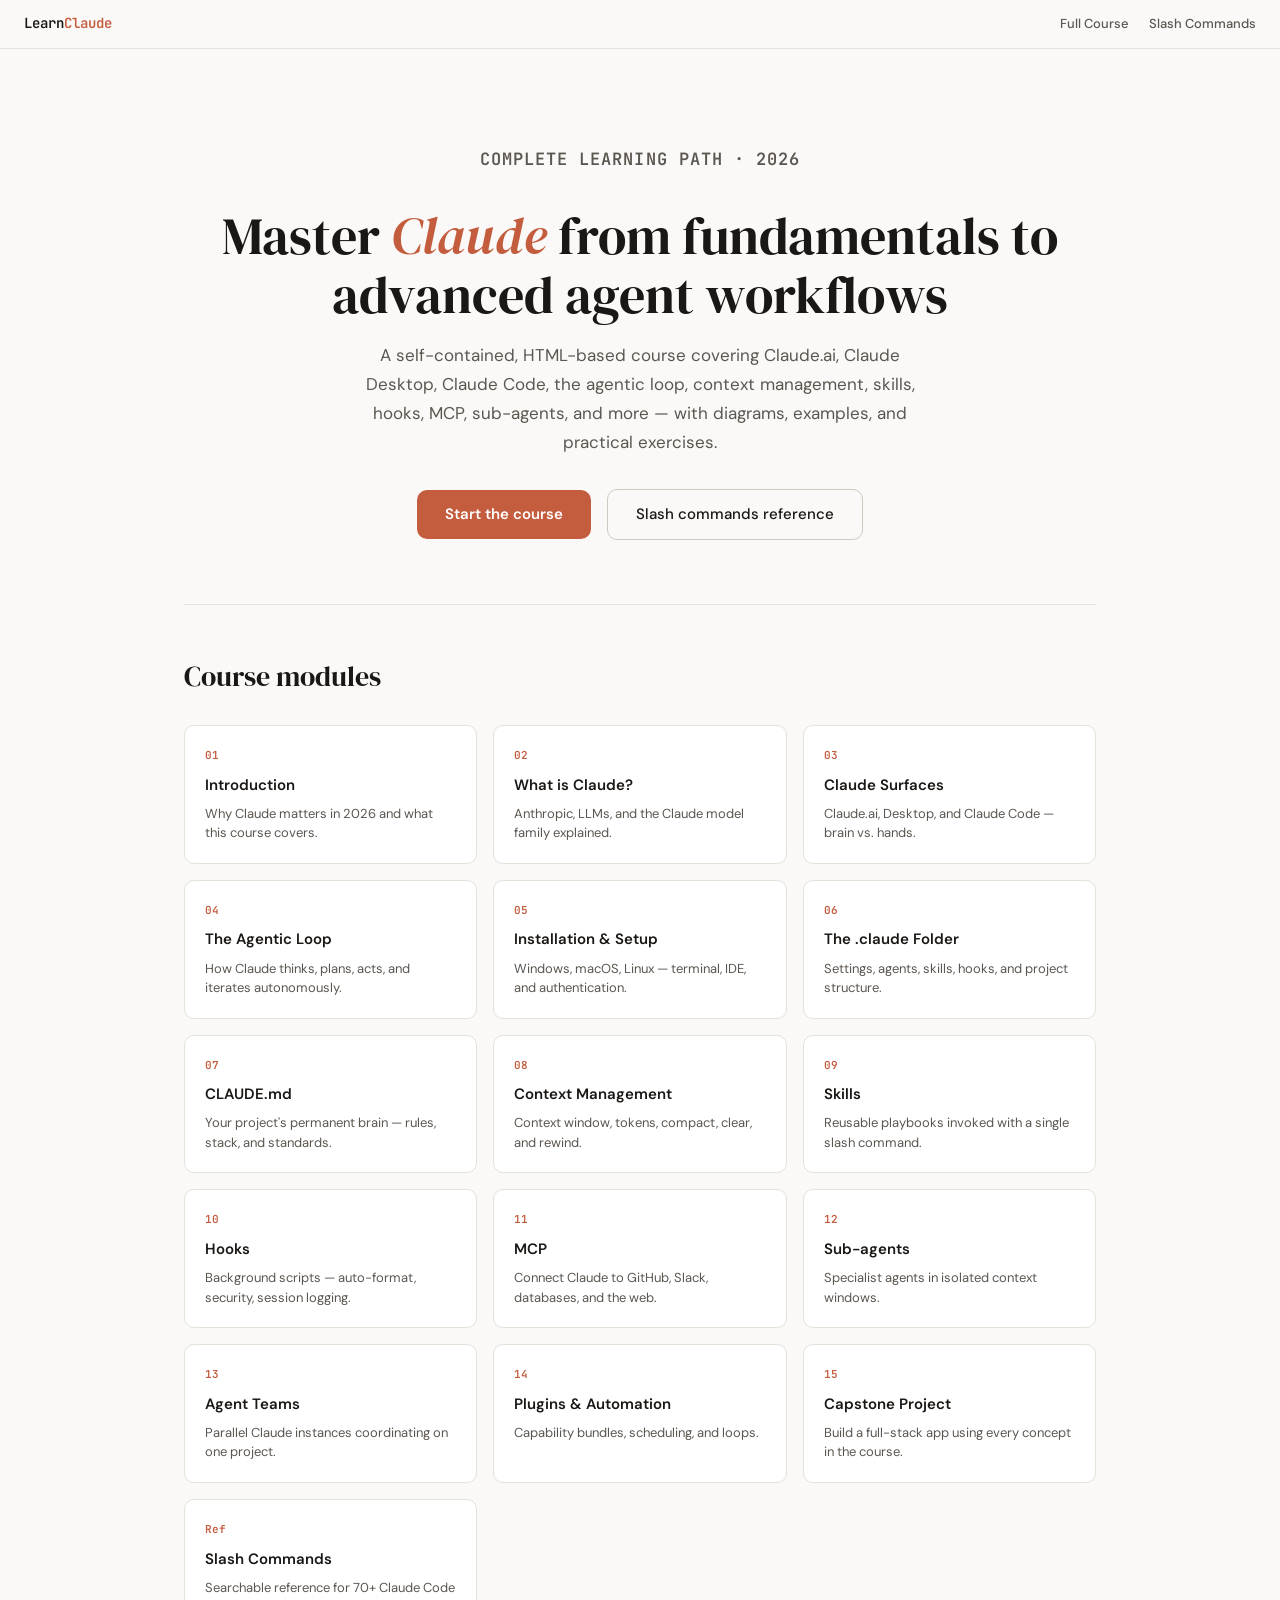
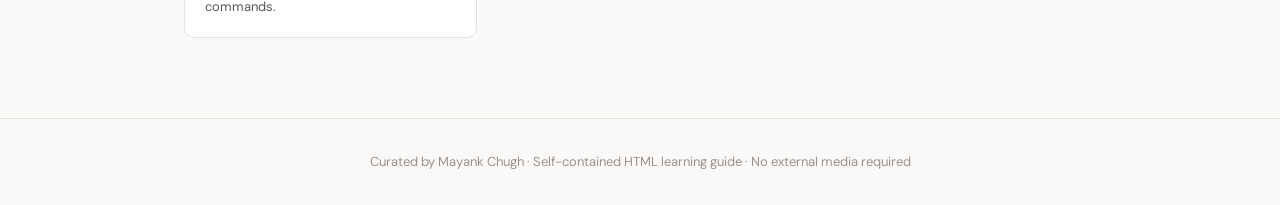
==== index.html @ bda56062 "Initial commit: Learn Claude static course" ====
<!DOCTYPE html>
<html lang="en">
<head>
  <meta charset="UTF-8" />
  <meta name="viewport" content="width=device-width, initial-scale=1.0" />
  <title>Learn Claude — Complete Guide</title>
  <meta name="description" content="A complete HTML-based learning guide for Claude, Claude Code, MCP, skills, hooks, and agent workflows." />
  <meta name="theme-color" content="#c45c3e" />
  <meta property="og:type" content="website" />
  <meta property="og:title" content="Learn Claude — Complete Guide" />
  <meta property="og:description" content="Beginner-to-advanced Claude course: agentic loop, MCP, skills, hooks, sub-agents, and more." />
  <link rel="icon" href="favicon.svg" type="image/svg+xml" />
  <link rel="preconnect" href="https://fonts.googleapis.com" />
  <link rel="preconnect" href="https://fonts.gstatic.com" crossorigin />
  <link href="https://fonts.googleapis.com/css2?family=DM+Sans:wght@400;500;600;700&family=DM+Serif+Display:ital@0;1&family=JetBrains+Mono:wght@400;500;600&display=swap" rel="stylesheet" />
  <link rel="stylesheet" href="css/main.css" />
</head>
<body>
  <header class="site-header">
    <div class="header-inner">
      <a class="logo" href="index.html">Learn<span>Claude</span></a>
      <nav class="header-nav">
        <a href="course.html">Full Course</a>
        <a href="slash-commands.html">Slash Commands</a>
      </nav>
    </div>
  </header>

  <main class="landing">
    <section class="landing-hero">
      <p class="lesson-eyebrow">Complete learning path · 2026</p>
      <h1>Master <em>Claude</em> from fundamentals to advanced agent workflows</h1>
      <p>
        A self-contained, HTML-based course covering Claude.ai, Claude Desktop, Claude Code,
        the agentic loop, context management, skills, hooks, MCP, sub-agents, and more —
        with diagrams, examples, and practical exercises.
      </p>
      <div>
        <a class="btn-primary" href="course.html">Start the course</a>
        <a class="btn-secondary" href="slash-commands.html">Slash commands reference</a>
      </div>
    </section>

    <section>
      <h2 style="font-family: var(--font-serif); font-size: 1.75rem; margin-bottom: 1.5rem; font-weight: 400;">Course modules</h2>
      <div class="module-grid">
        <a class="module-card" href="course.html#intro">
          <div class="module-num">01</div>
          <h3>Introduction</h3>
          <p>Why Claude matters in 2026 and what this course covers.</p>
        </a>
        <a class="module-card" href="course.html#what-is-claude">
          <div class="module-num">02</div>
          <h3>What is Claude?</h3>
          <p>Anthropic, LLMs, and the Claude model family explained.</p>
        </a>
        <a class="module-card" href="course.html#claude-surfaces">
          <div class="module-num">03</div>
          <h3>Claude Surfaces</h3>
          <p>Claude.ai, Desktop, and Claude Code — brain vs. hands.</p>
        </a>
        <a class="module-card" href="course.html#agentic-loop">
          <div class="module-num">04</div>
          <h3>The Agentic Loop</h3>
          <p>How Claude thinks, plans, acts, and iterates autonomously.</p>
        </a>
        <a class="module-card" href="course.html#installation">
          <div class="module-num">05</div>
          <h3>Installation &amp; Setup</h3>
          <p>Windows, macOS, Linux — terminal, IDE, and authentication.</p>
        </a>
        <a class="module-card" href="course.html#dot-claude">
          <div class="module-num">06</div>
          <h3>The .claude Folder</h3>
          <p>Settings, agents, skills, hooks, and project structure.</p>
        </a>
        <a class="module-card" href="course.html#claude-md">
          <div class="module-num">07</div>
          <h3>CLAUDE.md</h3>
          <p>Your project's permanent brain — rules, stack, and standards.</p>
        </a>
        <a class="module-card" href="course.html#context">
          <div class="module-num">08</div>
          <h3>Context Management</h3>
          <p>Context window, tokens, compact, clear, and rewind.</p>
        </a>
        <a class="module-card" href="course.html#skills">
          <div class="module-num">09</div>
          <h3>Skills</h3>
          <p>Reusable playbooks invoked with a single slash command.</p>
        </a>
        <a class="module-card" href="course.html#hooks">
          <div class="module-num">10</div>
          <h3>Hooks</h3>
          <p>Background scripts — auto-format, security, session logging.</p>
        </a>
        <a class="module-card" href="course.html#mcp">
          <div class="module-num">11</div>
          <h3>MCP</h3>
          <p>Connect Claude to GitHub, Slack, databases, and the web.</p>
        </a>
        <a class="module-card" href="course.html#sub-agents">
          <div class="module-num">12</div>
          <h3>Sub-agents</h3>
          <p>Specialist agents in isolated context windows.</p>
        </a>
        <a class="module-card" href="course.html#agent-teams">
          <div class="module-num">13</div>
          <h3>Agent Teams</h3>
          <p>Parallel Claude instances coordinating on one project.</p>
        </a>
        <a class="module-card" href="course.html#plugins">
          <div class="module-num">14</div>
          <h3>Plugins &amp; Automation</h3>
          <p>Capability bundles, scheduling, and loops.</p>
        </a>
        <a class="module-card" href="course.html#capstone">
          <div class="module-num">15</div>
          <h3>Capstone Project</h3>
          <p>Build a full-stack app using every concept in the course.</p>
        </a>
        <a class="module-card" href="slash-commands.html">
          <div class="module-num">Ref</div>
          <h3>Slash Commands</h3>
          <p>Searchable reference for 70+ Claude Code commands.</p>
        </a>
      </div>
    </section>
  </main>

  <footer class="footer">
    <p>Curated by Mayank Chugh · Self-contained HTML learning guide · No external media required</p>
  </footer>
</body>
</html>
---- css/main.css ----
*, *::before, *::after { box-sizing: border-box; margin: 0; padding: 0; }

:root {
  --bg: #faf9f7;
  --bg-sidebar: #ffffff;
  --bg-card: #ffffff;
  --bg-code: #1e1e2e;
  --bg-subtle: #f3f1ed;
  --bg-tag: rgba(214, 90, 56, 0.08);
  --accent: #c45c3e;
  --accent-dark: #a34a30;
  --accent-soft: #e07a5a;
  --accent-bg: rgba(196, 92, 62, 0.07);
  --border: #e5e1db;
  --border-strong: #cfc9c0;
  --text-1: #1a1714;
  --text-2: #5c5650;
  --text-3: #9a928c;
  --green: #0f6e56;
  --green-bg: rgba(15, 110, 86, 0.08);
  --blue: #185fa5;
  --blue-bg: rgba(24, 95, 165, 0.08);
  --purple: #534ab7;
  --purple-bg: rgba(83, 74, 183, 0.08);
  --font-sans: "DM Sans", system-ui, sans-serif;
  --font-serif: "DM Serif Display", Georgia, serif;
  --font-mono: "JetBrains Mono", "Consolas", monospace;
  --sidebar-w: 280px;
  --shadow-sm: 0 1px 3px rgba(0,0,0,0.06);
  --shadow-md: 0 4px 16px rgba(0,0,0,0.08);
  --r: 10px;
}

@media (prefers-color-scheme: dark) {
  :root {
    --bg: #0f0e0d;
    --bg-sidebar: #161514;
    --bg-card: #1c1b1a;
    --bg-code: #0a0a0f;
    --bg-subtle: #141312;
    --bg-tag: rgba(224, 122, 90, 0.12);
    --accent: #e07a5a;
    --accent-dark: #c45c3e;
    --border: #2a2724;
    --border-strong: #3a3632;
    --text-1: #f2ede8;
    --text-2: #a09890;
    --text-3: #605a55;
    --green-bg: rgba(15, 110, 86, 0.15);
    --blue-bg: rgba(24, 95, 165, 0.15);
    --purple-bg: rgba(83, 74, 183, 0.15);
  }
}

html { scroll-behavior: smooth; scroll-padding-top: 80px; }
body {
  background: var(--bg);
  color: var(--text-1);
  font-family: var(--font-sans);
  font-size: 15px;
  line-height: 1.7;
  -webkit-font-smoothing: antialiased;
}

a { color: var(--accent); text-decoration: none; }
a:hover { color: var(--accent-dark); text-decoration: underline; }

/* ── Layout ── */
.site-header {
  position: sticky; top: 0; z-index: 200;
  background: rgba(250, 249, 247, 0.92);
  border-bottom: 1px solid var(--border);
  backdrop-filter: blur(12px);
}
@media (prefers-color-scheme: dark) {
  .site-header { background: rgba(15, 14, 13, 0.92); }
}
.header-inner {
  max-width: 1400px; margin: 0 auto;
  display: flex; align-items: center; gap: 1rem;
  padding: 0.75rem 1.5rem;
}
.logo {
  font-family: var(--font-mono);
  font-size: 14px; font-weight: 600;
  color: var(--text-1);
  text-decoration: none;
}
.logo span { color: var(--accent); }
.header-nav { display: flex; gap: 1.25rem; margin-left: auto; }
.header-nav a {
  font-size: 13px; font-weight: 500;
  color: var(--text-2); text-decoration: none;
}
.header-nav a:hover { color: var(--accent); }

.course-layout {
  display: grid;
  grid-template-columns: var(--sidebar-w) 1fr;
  max-width: 1400px;
  margin: 0 auto;
  min-height: calc(100vh - 52px);
}

.sidebar {
  position: sticky; top: 52px;
  height: calc(100vh - 52px);
  overflow-y: auto;
  border-right: 1px solid var(--border);
  background: var(--bg-sidebar);
  padding: 1.25rem 0 2rem;
}
.sidebar-search {
  padding: 0 1rem 1rem;
}
.sidebar-search input {
  width: 100%;
  padding: 0.5rem 0.75rem;
  border: 1px solid var(--border);
  border-radius: var(--r);
  background: var(--bg-subtle);
  color: var(--text-1);
  font-family: var(--font-sans);
  font-size: 13px;
}
.sidebar-search input:focus {
  outline: 2px solid var(--accent);
  outline-offset: 1px;
}
.sidebar-group { margin-bottom: 0.5rem; }
.sidebar-group-title {
  font-size: 10px; font-weight: 700;
  letter-spacing: 0.08em; text-transform: uppercase;
  color: var(--text-3);
  padding: 0.5rem 1rem 0.25rem;
}
.sidebar-link {
  display: block;
  padding: 0.35rem 1rem 0.35rem 1.25rem;
  font-size: 13px;
  color: var(--text-2);
  text-decoration: none;
  border-left: 2px solid transparent;
  transition: all 0.15s;
}
.sidebar-link:hover {
  color: var(--accent);
  background: var(--accent-bg);
  text-decoration: none;
}
.sidebar-link.active {
  color: var(--accent);
  border-left-color: var(--accent);
  background: var(--accent-bg);
  font-weight: 600;
}

.main-content {
  padding: 2rem 2.5rem 4rem;
  max-width: 820px;
}

/* ── Landing page ── */
.landing {
  max-width: 960px;
  margin: 0 auto;
  padding: 3rem 1.5rem 5rem;
}
.landing-hero {
  text-align: center;
  padding: 3rem 1rem 4rem;
  border-bottom: 1px solid var(--border);
  margin-bottom: 3rem;
}
.landing-hero h1 {
  font-family: var(--font-serif);
  font-size: clamp(2rem, 5vw, 3.25rem);
  font-weight: 400;
  line-height: 1.15;
  margin-bottom: 1rem;
}
.landing-hero h1 em { font-style: italic; color: var(--accent); }
.landing-hero p {
  font-size: 17px;
  color: var(--text-2);
  max-width: 560px;
  margin: 0 auto 2rem;
}
.btn-primary {
  display: inline-block;
  background: var(--accent);
  color: #fff !important;
  padding: 0.75rem 1.75rem;
  border-radius: var(--r);
  font-weight: 600;
  font-size: 15px;
  text-decoration: none !important;
  transition: background 0.18s;
}
.btn-primary:hover { background: var(--accent-dark); }
.btn-secondary {
  display: inline-block;
  border: 1px solid var(--border-strong);
  color: var(--text-1) !important;
  padding: 0.75rem 1.75rem;
  border-radius: var(--r);
  font-weight: 500;
  font-size: 15px;
  text-decoration: none !important;
  margin-left: 0.75rem;
}
.module-grid {
  display: grid;
  grid-template-columns: repeat(auto-fill, minmax(260px, 1fr));
  gap: 1rem;
}
.module-card {
  background: var(--bg-card);
  border: 1px solid var(--border);
  border-radius: var(--r);
  padding: 1.25rem;
  text-decoration: none !important;
  color: inherit;
  transition: border-color 0.18s, box-shadow 0.18s;
}
.module-card:hover {
  border-color: var(--accent);
  box-shadow: var(--shadow-md);
}
.module-num {
  font-family: var(--font-mono);
  font-size: 11px;
  color: var(--accent);
  font-weight: 600;
  margin-bottom: 0.5rem;
}
.module-card h3 {
  font-size: 15px;
  font-weight: 600;
  margin-bottom: 0.35rem;
  color: var(--text-1);
}
.module-card p {
  font-size: 13px;
  color: var(--text-2);
  line-height: 1.5;
}

/* ── Content typography ── */
.lesson-section {
  margin-bottom: 4rem;
  padding-bottom: 3rem;
  border-bottom: 1px solid var(--border);
}
.lesson-section:last-child { border-bottom: none; }
.lesson-eyebrow {
  font-family: var(--font-mono);
  font-size: 11px;
  font-weight: 600;
  letter-spacing: 0.06em;
  text-transform: uppercase;
  color: var(--accent);
  margin-bottom: 0.5rem;
}
.lesson-section h2 {
  font-family: var(--font-serif);
  font-size: clamp(1.75rem, 3vw, 2.25rem);
  font-weight: 400;
  line-height: 1.2;
  margin-bottom: 1rem;
}
.lesson-section h3 {
  font-size: 1.15rem;
  font-weight: 600;
  margin: 2rem 0 0.75rem;
  color: var(--text-1);
}
.lesson-section p { margin-bottom: 1rem; color: var(--text-2); }
.lesson-section ul, .lesson-section ol {
  margin: 0 0 1rem 1.25rem;
  color: var(--text-2);
}
.lesson-section li { margin-bottom: 0.35rem; }

.callout {
  border-radius: var(--r);
  padding: 1rem 1.25rem;
  margin: 1.25rem 0;
  border-left: 3px solid;
}
.callout-info { background: var(--blue-bg); border-color: var(--blue); }
.callout-tip { background: var(--green-bg); border-color: var(--green); }
.callout-warn { background: var(--bg-tag); border-color: var(--accent); }
.callout strong { color: var(--text-1); display: block; margin-bottom: 0.25rem; }
.callout p { margin: 0; font-size: 14px; }

.compare-table {
  width: 100%;
  border-collapse: collapse;
  margin: 1.25rem 0;
  font-size: 14px;
}
.compare-table th, .compare-table td {
  border: 1px solid var(--border);
  padding: 0.65rem 0.85rem;
  text-align: left;
}
.compare-table th {
  background: var(--bg-subtle);
  font-weight: 600;
  color: var(--text-1);
}
.compare-table td { color: var(--text-2); }

code {
  font-family: var(--font-mono);
  font-size: 0.88em;
  background: var(--bg-subtle);
  padding: 0.15em 0.4em;
  border-radius: 4px;
  color: var(--accent);
}
pre {
  background: var(--bg-code);
  color: #cdd6f4;
  padding: 1rem 1.25rem;
  border-radius: var(--r);
  overflow-x: auto;
  margin: 1rem 0 1.25rem;
  font-family: var(--font-mono);
  font-size: 13px;
  line-height: 1.55;
}
pre code {
  background: none;
  padding: 0;
  color: inherit;
  font-size: inherit;
}

.diagram {
  margin: 1.5rem 0;
  border: 1px solid var(--border);
  border-radius: var(--r);
  overflow: hidden;
  background: var(--bg-card);
}
.diagram img {
  width: 100%;
  height: auto;
  display: block;
}
.diagram figcaption {
  padding: 0.65rem 1rem;
  font-size: 13px;
  color: var(--text-3);
  border-top: 1px solid var(--border);
  text-align: center;
}

.tag-row { display: flex; flex-wrap: wrap; gap: 0.5rem; margin: 1rem 0; }
.tag {
  font-size: 12px; font-weight: 500;
  padding: 0.25rem 0.65rem;
  border-radius: 20px;
  background: var(--bg-tag);
  color: var(--accent);
  border: 1px solid rgba(196, 92, 62, 0.2);
}

.footer {
  border-top: 1px solid var(--border);
  padding: 2rem 1.5rem;
  text-align: center;
  font-size: 13px;
  color: var(--text-3);
}

@media (max-width: 900px) {
  .course-layout { grid-template-columns: 1fr; }
  .sidebar {
    position: relative; top: 0;
    height: auto; max-height: 280px;
    border-right: none;
    border-bottom: 1px solid var(--border);
  }
  .main-content { padding: 1.5rem 1.25rem 3rem; }
  .landing-hero .btn-secondary { margin-left: 0; margin-top: 0.75rem; display: inline-block; }
}
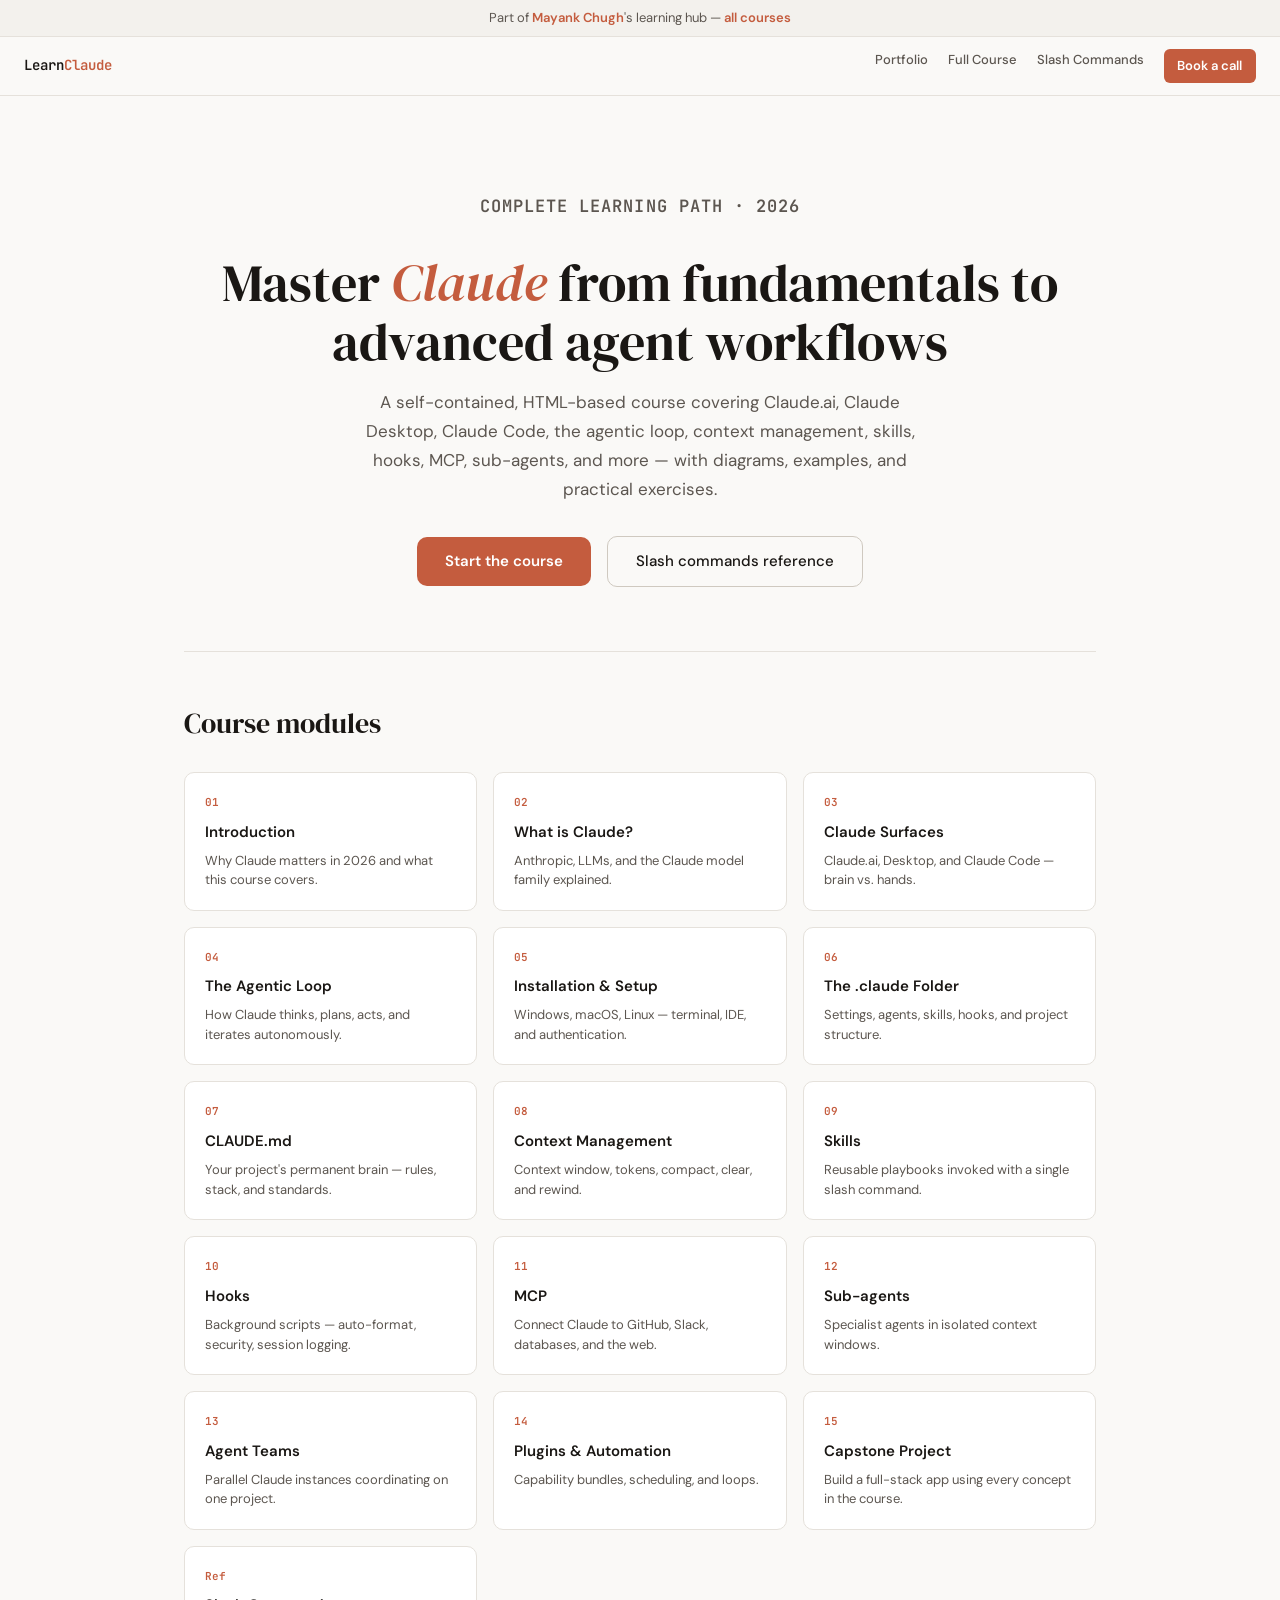
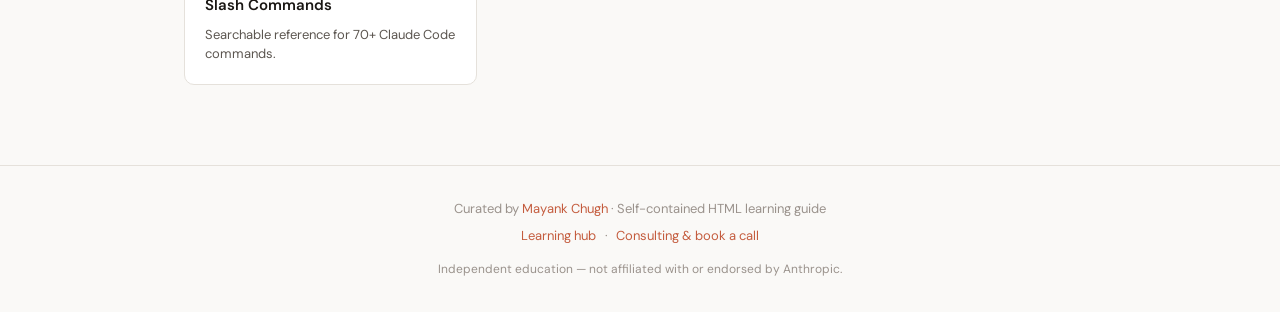
==== commit e83fe6a1: "Integrate portfolio links and enhance navigation across multiple pages. Added profile navigation scr" ====
--- a/index.html
+++ b/index.html
@@ -14,14 +14,21 @@
   <link rel="preconnect" href="https://fonts.gstatic.com" crossorigin />
   <link href="https://fonts.googleapis.com/css2?family=DM+Sans:wght@400;500;600;700&family=DM+Serif+Display:ital@0;1&family=JetBrains+Mono:wght@400;500;600&display=swap" rel="stylesheet" />
   <link rel="stylesheet" href="css/main.css" />
+  <script src="js/site-config.js"></script>
 </head>
 <body>
+  <div class="profile-strip">
+    Part of <a data-profile-href="profile" href="https://mayankchugh-learning.github.io/">Mayank Chugh</a>'s learning hub —
+    <a data-profile-href="learning" href="https://mayankchugh-learning.github.io/#learning">all courses</a>
+  </div>
   <header class="site-header">
     <div class="header-inner">
       <a class="logo" href="index.html">Learn<span>Claude</span></a>
       <nav class="header-nav">
+        <a data-profile-href="profile" href="https://mayankchugh-learning.github.io/">Portfolio</a>
         <a href="course.html">Full Course</a>
         <a href="slash-commands.html">Slash Commands</a>
+        <a class="nav-cta" data-profile-href="consulting" href="https://mayankchugh-learning.github.io/#consulting">Book a call</a>
       </nav>
     </div>
   </header>
@@ -129,7 +136,18 @@
   </main>
 
   <footer class="footer">
-    <p>Curated by Mayank Chugh · Self-contained HTML learning guide · No external media required</p>
+    <p>
+      Curated by
+      <a data-profile-href="profile" href="https://mayankchugh-learning.github.io/">Mayank Chugh</a>
+      · Self-contained HTML learning guide
+    </p>
+    <p class="footer-links">
+      <a data-profile-href="learning" href="https://mayankchugh-learning.github.io/#learning">Learning hub</a>
+      ·
+      <a data-profile-href="consulting" href="https://mayankchugh-learning.github.io/#consulting">Consulting &amp; book a call</a>
+    </p>
+    <p class="footer-disclaimer">Independent education — not affiliated with or endorsed by Anthropic.</p>
   </footer>
+  <script src="js/profile-nav.js"></script>
 </body>
 </html>
--- a/css/main.css
+++ b/css/main.css
@@ -93,6 +93,37 @@
   color: var(--text-2); text-decoration: none;
 }
 .header-nav a:hover { color: var(--accent); }
+.header-nav .nav-cta {
+  background: var(--accent);
+  color: #fff !important;
+  padding: 0.35rem 0.85rem;
+  border-radius: 6px;
+  font-weight: 600;
+}
+.header-nav .nav-cta:hover {
+  background: var(--accent-dark);
+  color: #fff !important;
+  text-decoration: none;
+}
+.profile-strip {
+  background: var(--bg-subtle);
+  border-bottom: 1px solid var(--border);
+  font-size: 13px;
+  text-align: center;
+  padding: 0.45rem 1rem;
+  color: var(--text-2);
+}
+.profile-strip a { font-weight: 600; }
+.footer-links { margin-top: 0.35rem; }
+.footer-links a { margin: 0 0.35rem; }
+.footer-disclaimer {
+  margin-top: 0.75rem;
+  font-size: 12px;
+  color: var(--text-3);
+  max-width: 42rem;
+  margin-left: auto;
+  margin-right: auto;
+}
 
 .course-layout {
   display: grid;
